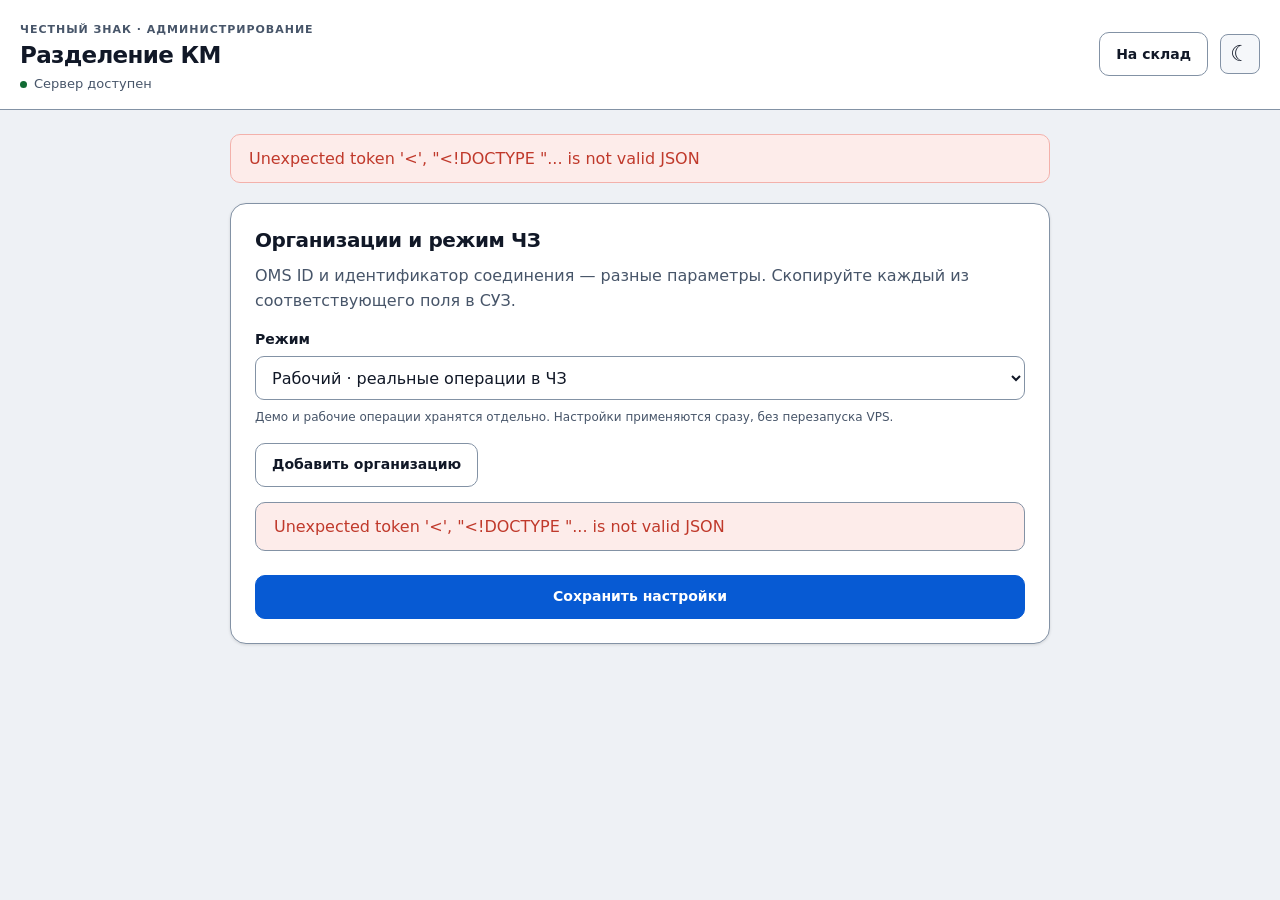
==== static/admin.html @ d09aef56 "Move configuration to direct admin URL and simplify warehouse screen" ====
<!doctype html>
<html lang="ru"><head><meta charset="utf-8"><meta name="viewport" content="width=device-width, initial-scale=1"><title>Администрирование · Разделение КМ</title><link rel="stylesheet" href="/static/style.css"><link rel="stylesheet" href="/static/settings.css"><script src="/static/theme.js"></script><script src="/static/admin.js" defer></script></head>
<body><header><div><span class="eyebrow">Честный ЗНАК · Администрирование</span><h1>Разделение КМ</h1><div id="connection" data-state="pending" role="status">Подключение…</div></div><div class="header-actions"><a href="/" class="button secondary">На склад</a><button id="theme-btn" class="icon-btn" aria-label="Тема">☾</button></div></header><main class="admin-main"><div id="notice" role="status" hidden></div><section class="card"><form id="configurationForm"><h2>Организации и режим ЧЗ</h2><p>OMS ID и идентификатор соединения — разные параметры. Скопируйте каждый из соответствующего поля в СУЗ.</p><label for="workMode">Режим</label><select id="workMode"><option value="live">Рабочий · реальные операции в ЧЗ</option><option value="demo">Демонстрационный · без отправки в ЧЗ</option></select><p class="hint">Демо и рабочие операции хранятся отдельно. Настройки применяются сразу, без перезапуска VPS.</p><div id="organizationEditor"></div><button type="button" id="addOrganization" class="secondary">Добавить организацию</button><p id="bridgeStatus" class="hint"></p><div id="configurationError" class="error" role="alert" hidden></div><button type="submit" id="saveConfiguration" class="primary">Сохранить настройки</button></form></section></main></body></html>
---- static/style.css ----
:root {
  color-scheme: light;
  --bg:#eef1f5; --surface:#ffffff; --surface-2:#f5f7fa;
  --text:#111827; --muted:#475569; --border:#8392a5;
  --primary:#075ad3; --primary-ink:#ffffff;
  --ok:#116b33; --ok-bg:#e7f6ec; --ok-border:#a8d8b8;
  --err:#c0392b; --err-bg:#fdecea; --err-border:#f3b1ab;
  --warn:#8a4b00; --warn-bg:#fff4e5; --warn-border:#f0c98a;
  --neutral-bg:#eef1f5; --shadow:0 1px 3px rgba(0,0,0,.12);
  font-family:system-ui,-apple-system,"Segoe UI",Roboto,sans-serif;
  color:var(--text); background:var(--bg); font-synthesis:none;
}
:root[data-theme="dark"] {
  color-scheme:dark;
  --bg:#080f18; --surface:#15202d; --surface-2:#243449;
  --text:#f8fafc; --muted:#c4cfdb; --border:#61738a;
  --primary:#80b7ff; --primary-ink:#0a0f14;
  --ok:#4ade80; --ok-bg:#12301c; --ok-border:#2c6b40;
  --err:#ff9898; --err-bg:#3a1516; --err-border:#7a3131;
  --warn:#fbbf24; --warn-bg:#392b0e; --warn-border:#7a5c1e;
  --neutral-bg:#1a212b;
}
*{box-sizing:border-box} body{margin:0}
header{display:flex;align-items:center;justify-content:space-between;gap:20px;padding:18px max(20px,calc((100vw - 1240px)/2));background:var(--surface);border-bottom:1px solid var(--border)}
h1{font-size:23px;letter-spacing:-.03em;margin:4px 0 6px;line-height:1.25}
h2{font-size:20px;letter-spacing:-.02em;margin:0 0 12px} h3{font-size:18px}
.eyebrow{text-transform:uppercase;letter-spacing:.09em;font-size:11px;font-weight:650;color:var(--muted)}
.header-meta,.header-actions{display:flex;align-items:center;gap:12px;flex-wrap:wrap}
#connection{font-size:13px;color:var(--muted)}
#connection::before{content:"";display:inline-block;width:7px;height:7px;border-radius:50%;margin-right:7px;background:var(--border)}
#connection[data-state="online"]::before{background:var(--ok)}
#connection[data-state="offline"]::before{background:var(--err)}
#busy-state{font-size:12px;color:var(--muted)}
main{max-width:1280px;margin:auto;padding:24px 20px}
.intro{display:flex;justify-content:space-between;align-items:center;gap:20px;margin:4px 0 22px}.intro h2{font-size:23px;margin-bottom:8px}
p{color:var(--muted);line-height:1.55;margin:8px 0 15px}.intro p{font-size:14px;margin:0}
button,.button{display:inline-flex;align-items:center;justify-content:center;gap:6px;min-height:44px;padding:10px 16px;border:1px solid var(--border);border-radius:10px;font:600 14px/1.3 system-ui,-apple-system,"Segoe UI",Roboto,sans-serif;cursor:pointer;text-decoration:none;text-align:center;background:var(--surface);color:var(--text)}
button:hover,.button:hover{filter:brightness(.94)}button:disabled{opacity:.5;cursor:not-allowed}
.primary{background:var(--primary);color:var(--primary-ink);border-color:var(--primary)}
.secondary{background:var(--surface);color:var(--text)}
.quiet{background:transparent;border-color:transparent;color:var(--muted)}.quiet:hover{background:var(--surface-2)}
.icon-btn{width:40px;height:40px;min-height:40px;padding:0;font-size:22px;border-radius:8px;background:var(--surface-2)}
.card{background:var(--surface);border:1px solid var(--border);border-radius:16px;padding:24px;margin-bottom:18px;box-shadow:var(--shadow)}
.scan label{display:block;font-size:16px;font-weight:650;margin-bottom:12px}
#scanForm{display:flex;gap:12px}input,select,textarea{max-width:100%;min-height:44px;padding:10px 12px;border:1px solid var(--border);border-radius:9px;font:16px system-ui,-apple-system,"Segoe UI",Roboto,sans-serif;background:var(--surface);color:var(--text)}
input::placeholder,textarea::placeholder{color:var(--muted);opacity:1}
#scan{flex:1;min-width:0;font-family:monospace;height:50px}.scan p{font-size:13px;margin:11px 0 0}
.sectionTitle{display:flex;align-items:center;justify-content:space-between;gap:16px;margin-top:28px}.sectionTitle h2{margin:0}.sectionTitle p{font-size:13px;margin:7px 0 18px}
.tabs{display:flex;gap:3px;border:1px solid var(--border);padding:3px;border-radius:13px;background:var(--surface)}.tabs button{background:transparent;border-color:transparent;padding:8px 16px;min-height:38px}.tabs .selected{background:var(--primary);color:var(--primary-ink)}
.toolbar{padding:14px 18px;background:var(--surface-2);border:1px solid var(--border);border-bottom:0;border-radius:13px 13px 0 0;display:flex;justify-content:space-between;align-items:center;gap:15px;font-size:13px;color:var(--muted)}
.tablewrap{border:1px solid var(--border);background:var(--surface);border-radius:0 0 13px 13px;overflow:auto;box-shadow:var(--shadow)}
table{width:100%;border-collapse:collapse;font-size:13px;text-align:left}th{background:var(--surface-2);color:var(--muted);font-size:12px;font-weight:650;padding:13px 15px;border-bottom:1px solid var(--border)}
td{padding:15px;border-bottom:1px solid var(--border);vertical-align:top}tbody tr:last-child td{border-bottom:0}td:first-child{width:40px}td strong{display:block;margin-bottom:6px}td small{display:block;color:var(--muted);font-size:12px;max-width:300px;overflow-wrap:anywhere}td .row{gap:7px}td button,td .button{padding:8px 11px;font-size:13px;min-height:38px}
input[type=checkbox]{width:19px;height:19px;min-height:0;accent-color:var(--primary)}
.badge{display:inline-block;font-size:12px;font-weight:600;padding:5px 9px;border:1px solid var(--ok-border);border-radius:6px;background:var(--ok-bg);color:var(--ok)}
#mode:not(.warning){color:var(--primary);background:var(--neutral-bg);border-color:var(--border)}
.badge.warning,.warning{color:var(--warn);background:var(--warn-bg);border-color:var(--warn-border)}.badge.error,.error{color:var(--err);background:var(--err-bg);border-color:var(--err-border)}.badge.neutral{color:var(--muted);background:var(--neutral-bg);border-color:var(--border)}
.empty{text-align:center;padding:48px 20px}.empty>span{font-size:40px;color:var(--muted)}.empty p{font-size:14px}.empty h3{margin:9px}
.job{border-top:1px solid var(--border);padding:16px 0;display:flex;gap:14px;align-items:center;justify-content:space-between}.job p{margin:4px 0;font-size:13px}.job strong{font-size:14px}
.row{display:flex;gap:12px;align-items:center;flex-wrap:wrap}a{color:var(--primary)}footer{font-size:12px;color:var(--muted);padding:24px 0}#jobsSection{margin-top:24px}
dialog{width:560px;max-width:calc(100vw - 32px);max-height:90dvh;overflow:auto;background:var(--surface);color:var(--text);border:1px solid var(--border);border-radius:16px;padding:26px;box-shadow:0 24px 80px #0005}dialog::backdrop{background:rgba(3,10,20,.6)}
dialog label{display:block;font-size:14px;font-weight:650;margin:18px 0 9px}.dialogTop{display:flex;align-items:center;justify-content:space-between;margin-bottom:13px}dialog h2{font-size:24px}dialog #quantity{width:100%;font-size:25px;font-weight:600}
.balance{display:flex;justify-content:space-between;gap:14px;background:var(--surface-2);padding:18px;border:1px solid var(--border);border-radius:10px;margin:20px 0}.balance span{font-size:12px;color:var(--muted);display:block}.balance strong{font-size:25px;display:block;margin-top:9px}
#createSplit{width:100%;margin-top:15px}.hint{font-size:12px;line-height:1.6;color:var(--muted)}#remain{font-size:14px;color:var(--text)}
pre{white-space:pre-wrap;word-break:break-word;font-size:12px;background:var(--surface-2);padding:13px;border-radius:9px;color:var(--muted);max-height:180px;overflow:auto}details{margin:18px 0}summary{cursor:pointer;color:var(--primary);font-size:14px}details p{font-size:13px}textarea{width:100%}#certificate{flex:1;min-width:0}
#notice,.error,.warning{padding:14px 18px;border:1px solid var(--border);border-radius:10px;margin-bottom:20px;overflow-wrap:anywhere}#notice{background:var(--ok-bg);border-color:var(--ok-border);color:var(--ok)}#notice.error{background:var(--err-bg);color:var(--err);border-color:var(--err-border)}.badge.error,.badge.warning{padding:5px 9px;margin:0}
#orgs>div{padding:13px 0;border-top:1px solid var(--border)}.sr-only{position:absolute;width:1px;height:1px;overflow:hidden;clip:rect(0,0,0,0)}[hidden]{display:none!important}:focus-visible{outline:3px solid var(--primary);outline-offset:3px}
@media(max-width:700px){header{padding:16px;gap:12px;align-items:flex-start}.header-actions{flex-wrap:nowrap;gap:8px}.header-meta{gap:8px}#busy-state{display:none}h1{font-size:21px}main{padding:20px 16px}.intro{align-items:flex-start;flex-direction:column;gap:14px}.intro h2{font-size:21px}.card{padding:18px}#scanForm{flex-wrap:wrap}#scan{flex-basis:100%}#scanForm>button{width:100%}.sectionTitle{align-items:flex-start;flex-direction:column;margin-bottom:16px}.sectionTitle p{margin-bottom:0}.toolbar{align-items:stretch;flex-direction:column}table{min-width:660px}.job{align-items:flex-start;flex-direction:column}dialog{padding:20px}.balance{padding:14px;gap:10px}.balance strong{font-size:23px}}
---- static/settings.css ----
.admin-main{max-width:860px}
.admin-main label{display:block;font-size:14px;font-weight:650;margin:18px 0 9px}
#workMode{width:100%}
#saveConfiguration{display:block;margin-top:24px;width:100%}
.organizationEdit{border:1px solid var(--border);border-radius:9px;padding:18px;margin:20px 0;min-width:0}
.organizationEdit legend{font-weight:700;color:var(--text)}
.organizationEdit input,.organizationEdit select{width:100%}
.organizationEdit label{margin-top:13px}
.organizationEdit details{margin-top:20px}
#configurationError{margin:15px 0}
@media(max-width:700px){.organizationEdit{padding:12px}}
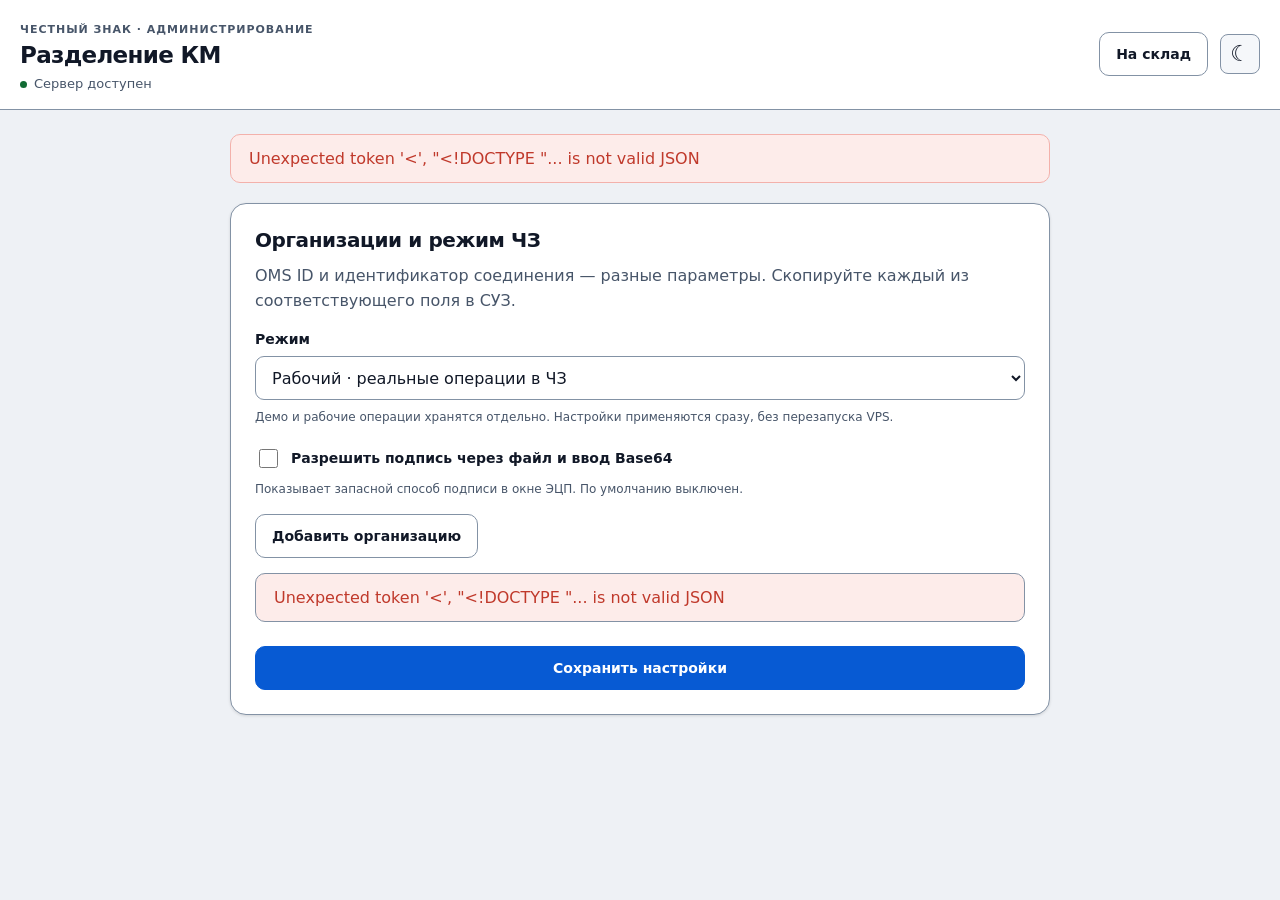
==== commit a85b3899: "Make file and Base64 signing opt-in through admin settings" ====
--- a/static/admin.html
+++ b/static/admin.html
@@ -1,3 +1,3 @@
 <!doctype html>
 <html lang="ru"><head><meta charset="utf-8"><meta name="viewport" content="width=device-width, initial-scale=1"><title>Администрирование · Разделение КМ</title><link rel="stylesheet" href="/static/style.css"><link rel="stylesheet" href="/static/settings.css"><script src="/static/theme.js"></script><script src="/static/admin.js" defer></script></head>
-<body><header><div><span class="eyebrow">Честный ЗНАК · Администрирование</span><h1>Разделение КМ</h1><div id="connection" data-state="pending" role="status">Подключение…</div></div><div class="header-actions"><a href="/" class="button secondary">На склад</a><button id="theme-btn" class="icon-btn" aria-label="Тема">☾</button></div></header><main class="admin-main"><div id="notice" role="status" hidden></div><section class="card"><form id="configurationForm"><h2>Организации и режим ЧЗ</h2><p>OMS ID и идентификатор соединения — разные параметры. Скопируйте каждый из соответствующего поля в СУЗ.</p><label for="workMode">Режим</label><select id="workMode"><option value="live">Рабочий · реальные операции в ЧЗ</option><option value="demo">Демонстрационный · без отправки в ЧЗ</option></select><p class="hint">Демо и рабочие операции хранятся отдельно. Настройки применяются сразу, без перезапуска VPS.</p><div id="organizationEditor"></div><button type="button" id="addOrganization" class="secondary">Добавить организацию</button><p id="bridgeStatus" class="hint"></p><div id="configurationError" class="error" role="alert" hidden></div><button type="submit" id="saveConfiguration" class="primary">Сохранить настройки</button></form></section></main></body></html>
+<body><header><div><span class="eyebrow">Честный ЗНАК · Администрирование</span><h1>Разделение КМ</h1><div id="connection" data-state="pending" role="status">Подключение…</div></div><div class="header-actions"><a href="/" class="button secondary">На склад</a><button id="theme-btn" class="icon-btn" aria-label="Тема">☾</button></div></header><main class="admin-main"><div id="notice" role="status" hidden></div><section class="card"><form id="configurationForm"><h2>Организации и режим ЧЗ</h2><p>OMS ID и идентификатор соединения — разные параметры. Скопируйте каждый из соответствующего поля в СУЗ.</p><label for="workMode">Режим</label><select id="workMode"><option value="live">Рабочий · реальные операции в ЧЗ</option><option value="demo">Демонстрационный · без отправки в ЧЗ</option></select><p class="hint">Демо и рабочие операции хранятся отдельно. Настройки применяются сразу, без перезапуска VPS.</p><label class="checkbox-label"><input id="fileSigningEnabled" type="checkbox"> Разрешить подпись через файл и ввод Base64</label><p class="hint">Показывает запасной способ подписи в окне ЭЦП. По умолчанию выключен.</p><div id="organizationEditor"></div><button type="button" id="addOrganization" class="secondary">Добавить организацию</button><p id="bridgeStatus" class="hint"></p><div id="configurationError" class="error" role="alert" hidden></div><button type="submit" id="saveConfiguration" class="primary">Сохранить настройки</button></form></section></main></body></html>
--- a/static/settings.css
+++ b/static/settings.css
@@ -9,3 +9,5 @@
 .organizationEdit details{margin-top:20px}
 #configurationError{margin:15px 0}
 @media(max-width:700px){.organizationEdit{padding:12px}}
+
+.admin-main .checkbox-label{display:flex;align-items:center;gap:10px}
